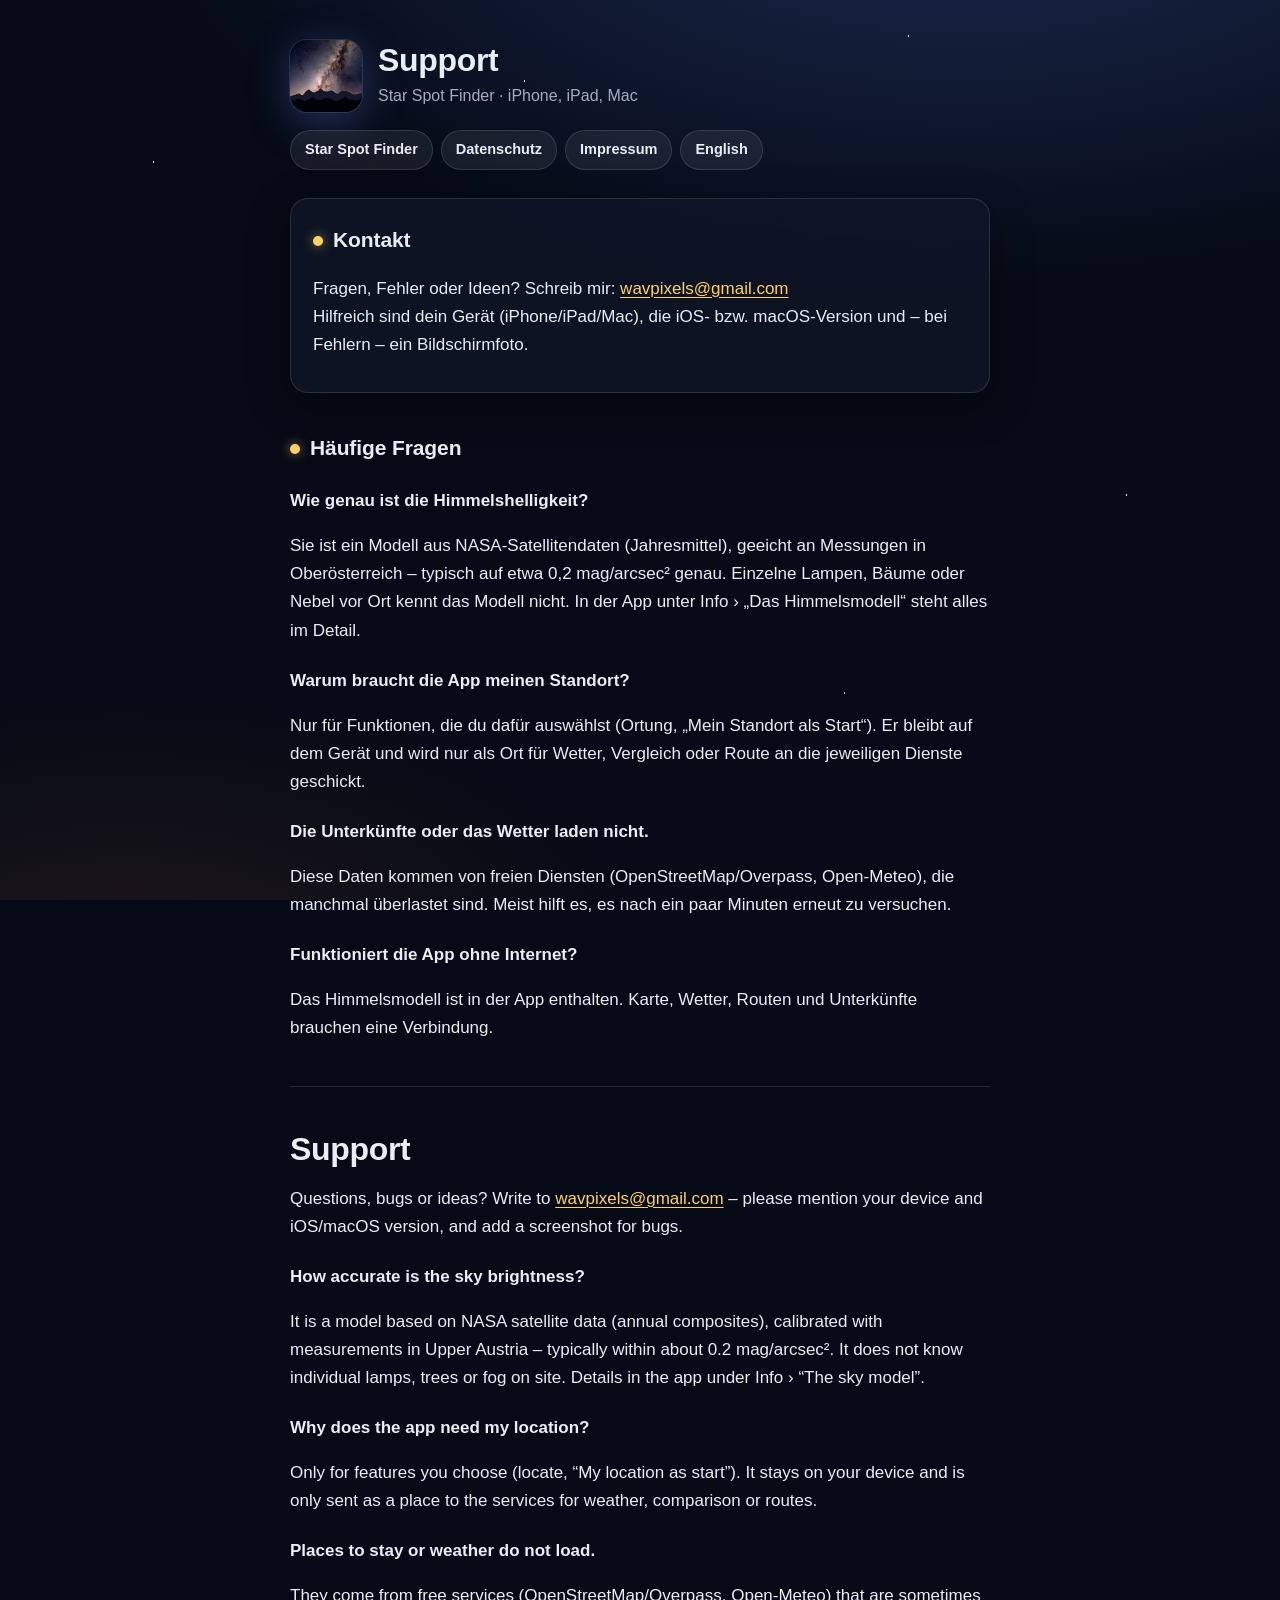
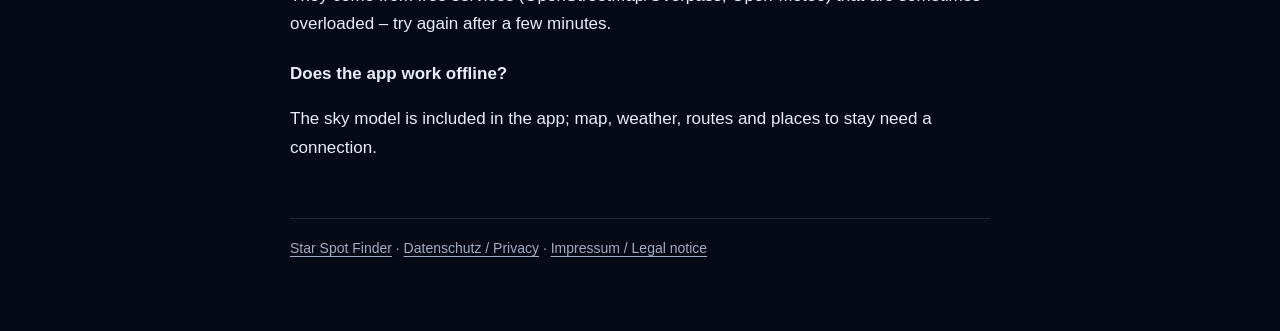
==== support.html @ 257a1185 "Webseite 2026-11-02" ====
<!doctype html>
<html lang="de">
<head>
<meta charset="utf-8"><meta name="viewport" content="width=device-width, initial-scale=1">
<title>Support – Star Spot Finder</title>
<link rel="stylesheet" href="style.css?v=20261102">
</head>
<body><main>
<header><img src="icon.png" alt=""><div><h1>Support</h1><p class="tagline">Star Spot Finder · iPhone, iPad, Mac</p></div></header>
<nav><a href="index.html">Star Spot Finder</a><a href="datenschutz.html">Datenschutz</a><a href="impressum.html">Impressum</a><a href="#en">English</a></nav>

<div class="card">
<h2>Kontakt</h2>
<p>Fragen, Fehler oder Ideen? Schreib mir: <a href="mailto:wavpixels@gmail.com">wavpixels@gmail.com</a><br>
Hilfreich sind dein Gerät (iPhone/iPad/Mac), die iOS- bzw. macOS-Version und – bei Fehlern – ein Bildschirmfoto.</p>
</div>

<h2>Häufige Fragen</h2>
<h3>Wie genau ist die Himmelshelligkeit?</h3>
<p>Sie ist ein Modell aus NASA-Satellitendaten (Jahresmittel), geeicht an Messungen in Oberösterreich – typisch auf
etwa 0,2 mag/arcsec² genau. Einzelne Lampen, Bäume oder Nebel vor Ort kennt das Modell nicht. In der App unter
Info › „Das Himmelsmodell“ steht alles im Detail.</p>
<h3>Warum braucht die App meinen Standort?</h3>
<p>Nur für Funktionen, die du dafür auswählst (Ortung, „Mein Standort als Start“). Er bleibt auf dem Gerät und wird
nur als Ort für Wetter, Vergleich oder Route an die jeweiligen Dienste geschickt.</p>
<h3>Die Unterkünfte oder das Wetter laden nicht.</h3>
<p>Diese Daten kommen von freien Diensten (OpenStreetMap/Overpass, Open-Meteo), die manchmal überlastet sind. Meist
hilft es, es nach ein paar Minuten erneut zu versuchen.</p>
<h3>Funktioniert die App ohne Internet?</h3>
<p>Das Himmelsmodell ist in der App enthalten. Karte, Wetter, Routen und Unterkünfte brauchen eine Verbindung.</p>

<hr id="en">
<h1>Support</h1>
<p>Questions, bugs or ideas? Write to <a href="mailto:wavpixels@gmail.com">wavpixels@gmail.com</a> –
please mention your device and iOS/macOS version, and add a screenshot for bugs.</p>
<h3>How accurate is the sky brightness?</h3>
<p>It is a model based on NASA satellite data (annual composites), calibrated with measurements in Upper Austria –
typically within about 0.2 mag/arcsec². It does not know individual lamps, trees or fog on site. Details in the app
under Info › “The sky model”.</p>
<h3>Why does the app need my location?</h3>
<p>Only for features you choose (locate, “My location as start”). It stays on your device and is only sent as a place
to the services for weather, comparison or routes.</p>
<h3>Places to stay or weather do not load.</h3>
<p>They come from free services (OpenStreetMap/Overpass, Open-Meteo) that are sometimes overloaded – try again after a
few minutes.</p>
<h3>Does the app work offline?</h3>
<p>The sky model is included in the app; map, weather, routes and places to stay need a connection.</p>

<footer><a href="index.html">Star Spot Finder</a> · <a href="datenschutz.html">Datenschutz / Privacy</a> · <a href="impressum.html">Impressum / Legal notice</a></footer>
</main></body>
</html>
---- style.css ----
/* Star Spot Finder – Webseite: dunkler Nachthimmel, ruhige Typografie, Glas-Pillen wie in der App */
:root { --bg: #060a16; --card: rgba(16, 22, 40, .78); --text: #e9edf6; --muted: #a3adc2; --accent: #ffd166; --line: rgba(255, 255, 255, .12); }
* { box-sizing: border-box; }
html { -webkit-text-size-adjust: 100%; }
body {
  margin: 0; color: var(--text); min-height: 100vh;
  font: 17px/1.65 -apple-system, BlinkMacSystemFont, "SF Pro Text", "Segoe UI", Roboto, Helvetica, Arial, sans-serif;
  background:
    radial-gradient(1.2px 1.2px at 12% 18%, rgba(255,255,255,.9) 50%, transparent 51%),
    radial-gradient(1px 1px at 28% 62%, rgba(255,255,255,.7) 50%, transparent 51%),
    radial-gradient(1.5px 1.5px at 41% 9%, rgba(255,255,255,.85) 50%, transparent 51%),
    radial-gradient(1px 1px at 57% 38%, rgba(255,255,255,.6) 50%, transparent 51%),
    radial-gradient(1.3px 1.3px at 66% 77%, rgba(255,255,255,.8) 50%, transparent 51%),
    radial-gradient(1px 1px at 79% 23%, rgba(255,255,255,.7) 50%, transparent 51%),
    radial-gradient(1.6px 1.6px at 88% 55%, rgba(255,255,255,.9) 50%, transparent 51%),
    radial-gradient(1px 1px at 93% 86%, rgba(255,255,255,.6) 50%, transparent 51%),
    radial-gradient(1px 1px at 7% 84%, rgba(255,255,255,.7) 50%, transparent 51%),
    radial-gradient(1.2px 1.2px at 35% 91%, rgba(255,255,255,.8) 50%, transparent 51%),
    radial-gradient(1px 1px at 49% 70%, rgba(255,255,255,.55) 50%, transparent 51%),
    radial-gradient(1.4px 1.4px at 71% 4%, rgba(255,255,255,.85) 50%, transparent 51%),
    radial-gradient(1400px 700px at 75% -15%, rgba(44, 70, 130, .55) 0%, transparent 60%),
    radial-gradient(900px 500px at 10% 110%, rgba(120, 70, 40, .22) 0%, transparent 60%),
    var(--bg);
  background-attachment: fixed;
}
main { max-width: 740px; margin: 0 auto; padding: 40px 20px 72px; }
header { display: flex; align-items: center; gap: 16px; margin-bottom: 18px; }
header img { width: 72px; height: 72px; border-radius: 17px; box-shadow: 0 0 0 1px rgba(255,255,255,.1), 0 10px 40px rgba(90, 120, 220, .35); }
header div { min-width: 0; }
h1 { font-size: 32px; line-height: 1.15; margin: 0; letter-spacing: -.01em; overflow-wrap: anywhere; hyphens: auto; }
.tagline { margin: 4px 0 0; color: var(--muted); font-size: 16px; }
h2 { font-size: 21px; margin: 38px 0 10px; letter-spacing: -.005em; }
h2::before { content: ""; display: inline-block; width: 10px; height: 10px; border-radius: 50%; background: var(--accent); margin-right: 10px; vertical-align: 1px; box-shadow: 0 0 12px rgba(255, 209, 102, .6); }
h3 { font-size: 17px; margin: 22px 0 6px; }
p, li { color: var(--text); }
.muted, small { color: var(--muted); }
a { color: var(--accent); text-decoration-thickness: 1px; text-underline-offset: 3px; }
nav { display: flex; flex-wrap: wrap; gap: 8px; margin: 10px 0 28px; }
nav a { text-decoration: none; color: var(--text); font-size: 14.5px; font-weight: 600; padding: 7px 14px; border-radius: 999px;
  background: rgba(255,255,255,.07); border: 1px solid var(--line); backdrop-filter: blur(10px); -webkit-backdrop-filter: blur(10px); }
nav a:hover { background: rgba(255,255,255,.13); }
nav a.on { background: rgba(255, 209, 102, .18); border-color: rgba(255, 209, 102, .45); color: #ffe3a3; }
.card { background: var(--card); border: 1px solid var(--line); border-radius: 18px; padding: 6px 22px 16px; margin: 20px 0;
  backdrop-filter: blur(14px); -webkit-backdrop-filter: blur(14px); box-shadow: 0 12px 40px rgba(0, 0, 0, .35); }
.card h2 { margin-top: 18px; }
.lead { font-size: 20px; line-height: 1.5; font-weight: 600; margin: 0 0 14px; }
.hero { display: grid; grid-template-columns: 1fr; gap: 24px; align-items: start; }
.hero img.shot { width: 100%; max-width: 300px; border-radius: 28px; justify-self: center;
  box-shadow: 0 0 0 1px rgba(255,255,255,.12), 0 24px 60px rgba(0, 0, 0, .55); }
.facts { display: flex; flex-wrap: wrap; gap: 8px; margin: 14px 0 0; padding: 0; list-style: none; }
.facts li { font-size: 14px; color: var(--muted); padding: 6px 12px; border-radius: 999px; border: 1px solid var(--line); background: rgba(255,255,255,.04); }
ul { padding-left: 22px; }
li { margin: 4px 0; }
hr { border: 0; border-top: 1px solid var(--line); margin: 44px 0; }
footer { margin-top: 56px; padding-top: 18px; border-top: 1px solid var(--line); font-size: 14px; color: var(--muted); line-height: 1.6; }
footer a { color: var(--muted); }
@media (min-width: 700px) { .hero { grid-template-columns: 1.3fr 1fr; } .hero img.shot { justify-self: end; } }
@media (max-width: 480px) { main { padding: 28px 16px 56px; } h1 { font-size: 25px; } header img { width: 60px; height: 60px; border-radius: 14px; } .lead { font-size: 18px; } }
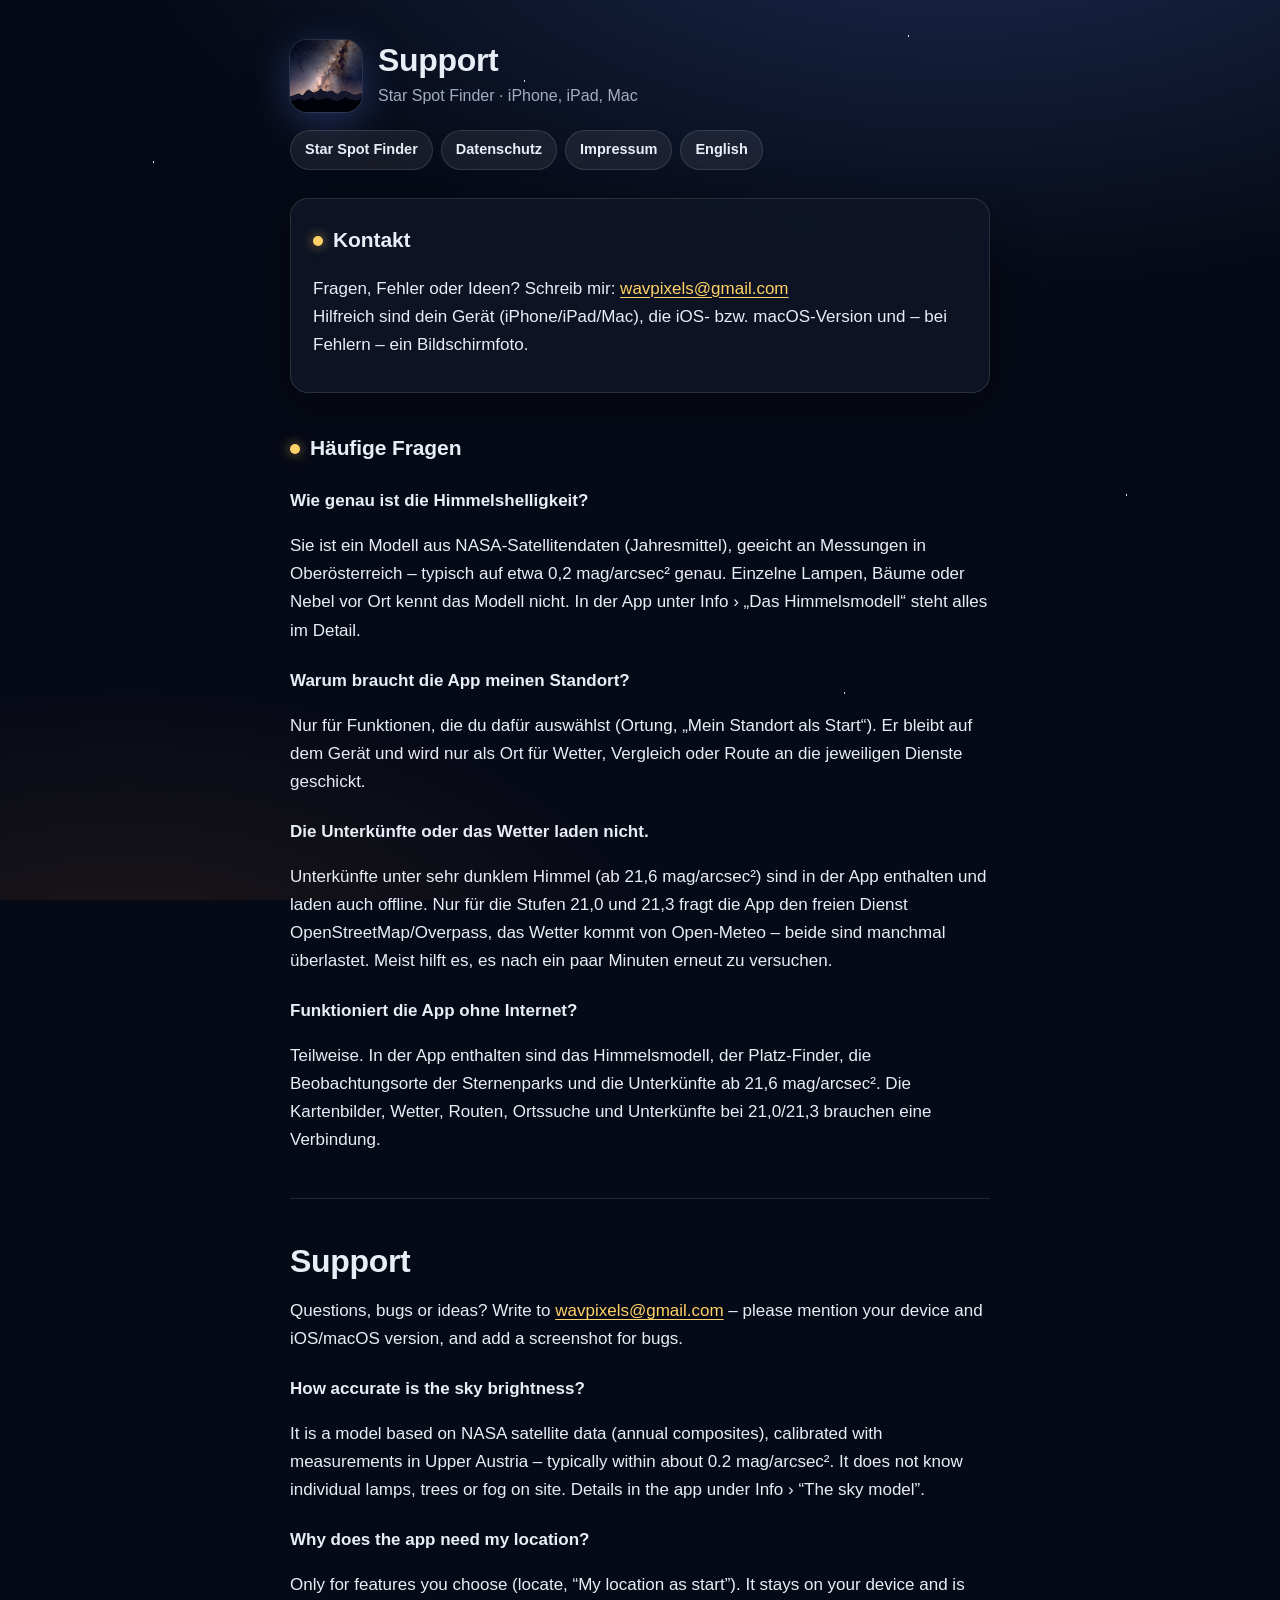
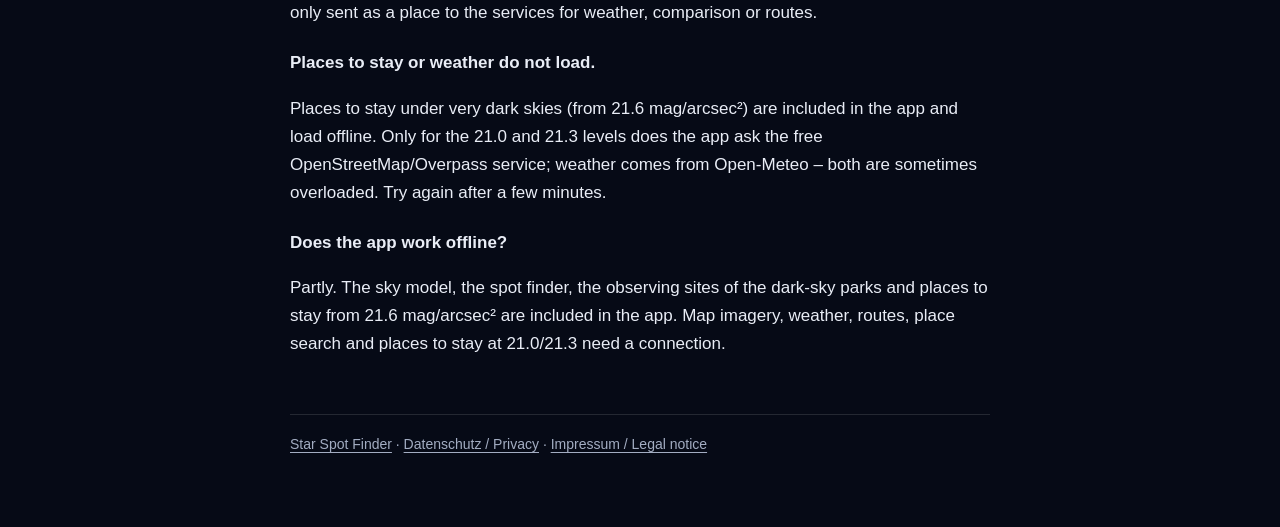
==== commit 08835734: "Webseite 2026-11-07" ====
--- a/support.html
+++ b/support.html
@@ -24,10 +24,13 @@
 <p>Nur für Funktionen, die du dafür auswählst (Ortung, „Mein Standort als Start“). Er bleibt auf dem Gerät und wird
 nur als Ort für Wetter, Vergleich oder Route an die jeweiligen Dienste geschickt.</p>
 <h3>Die Unterkünfte oder das Wetter laden nicht.</h3>
-<p>Diese Daten kommen von freien Diensten (OpenStreetMap/Overpass, Open-Meteo), die manchmal überlastet sind. Meist
-hilft es, es nach ein paar Minuten erneut zu versuchen.</p>
+<p>Unterkünfte unter sehr dunklem Himmel (ab 21,6 mag/arcsec²) sind in der App enthalten und laden auch offline. Nur
+für die Stufen 21,0 und 21,3 fragt die App den freien Dienst OpenStreetMap/Overpass, das Wetter kommt von Open-Meteo –
+beide sind manchmal überlastet. Meist hilft es, es nach ein paar Minuten erneut zu versuchen.</p>
 <h3>Funktioniert die App ohne Internet?</h3>
-<p>Das Himmelsmodell ist in der App enthalten. Karte, Wetter, Routen und Unterkünfte brauchen eine Verbindung.</p>
+<p>Teilweise. In der App enthalten sind das Himmelsmodell, der Platz-Finder, die Beobachtungsorte der Sternenparks und
+die Unterkünfte ab 21,6 mag/arcsec². Die Kartenbilder, Wetter, Routen, Ortssuche und Unterkünfte bei 21,0/21,3 brauchen
+eine Verbindung.</p>
 
 <hr id="en">
 <h1>Support</h1>
@@ -41,10 +44,13 @@
 <p>Only for features you choose (locate, “My location as start”). It stays on your device and is only sent as a place
 to the services for weather, comparison or routes.</p>
 <h3>Places to stay or weather do not load.</h3>
-<p>They come from free services (OpenStreetMap/Overpass, Open-Meteo) that are sometimes overloaded – try again after a
-few minutes.</p>
+<p>Places to stay under very dark skies (from 21.6 mag/arcsec²) are included in the app and load offline. Only for the
+21.0 and 21.3 levels does the app ask the free OpenStreetMap/Overpass service; weather comes from Open-Meteo – both are
+sometimes overloaded. Try again after a few minutes.</p>
 <h3>Does the app work offline?</h3>
-<p>The sky model is included in the app; map, weather, routes and places to stay need a connection.</p>
+<p>Partly. The sky model, the spot finder, the observing sites of the dark-sky parks and places to stay from 21.6
+mag/arcsec² are included in the app. Map imagery, weather, routes, place search and places to stay at 21.0/21.3 need a
+connection.</p>
 
 <footer><a href="index.html">Star Spot Finder</a> · <a href="datenschutz.html">Datenschutz / Privacy</a> · <a href="impressum.html">Impressum / Legal notice</a></footer>
 </main></body>
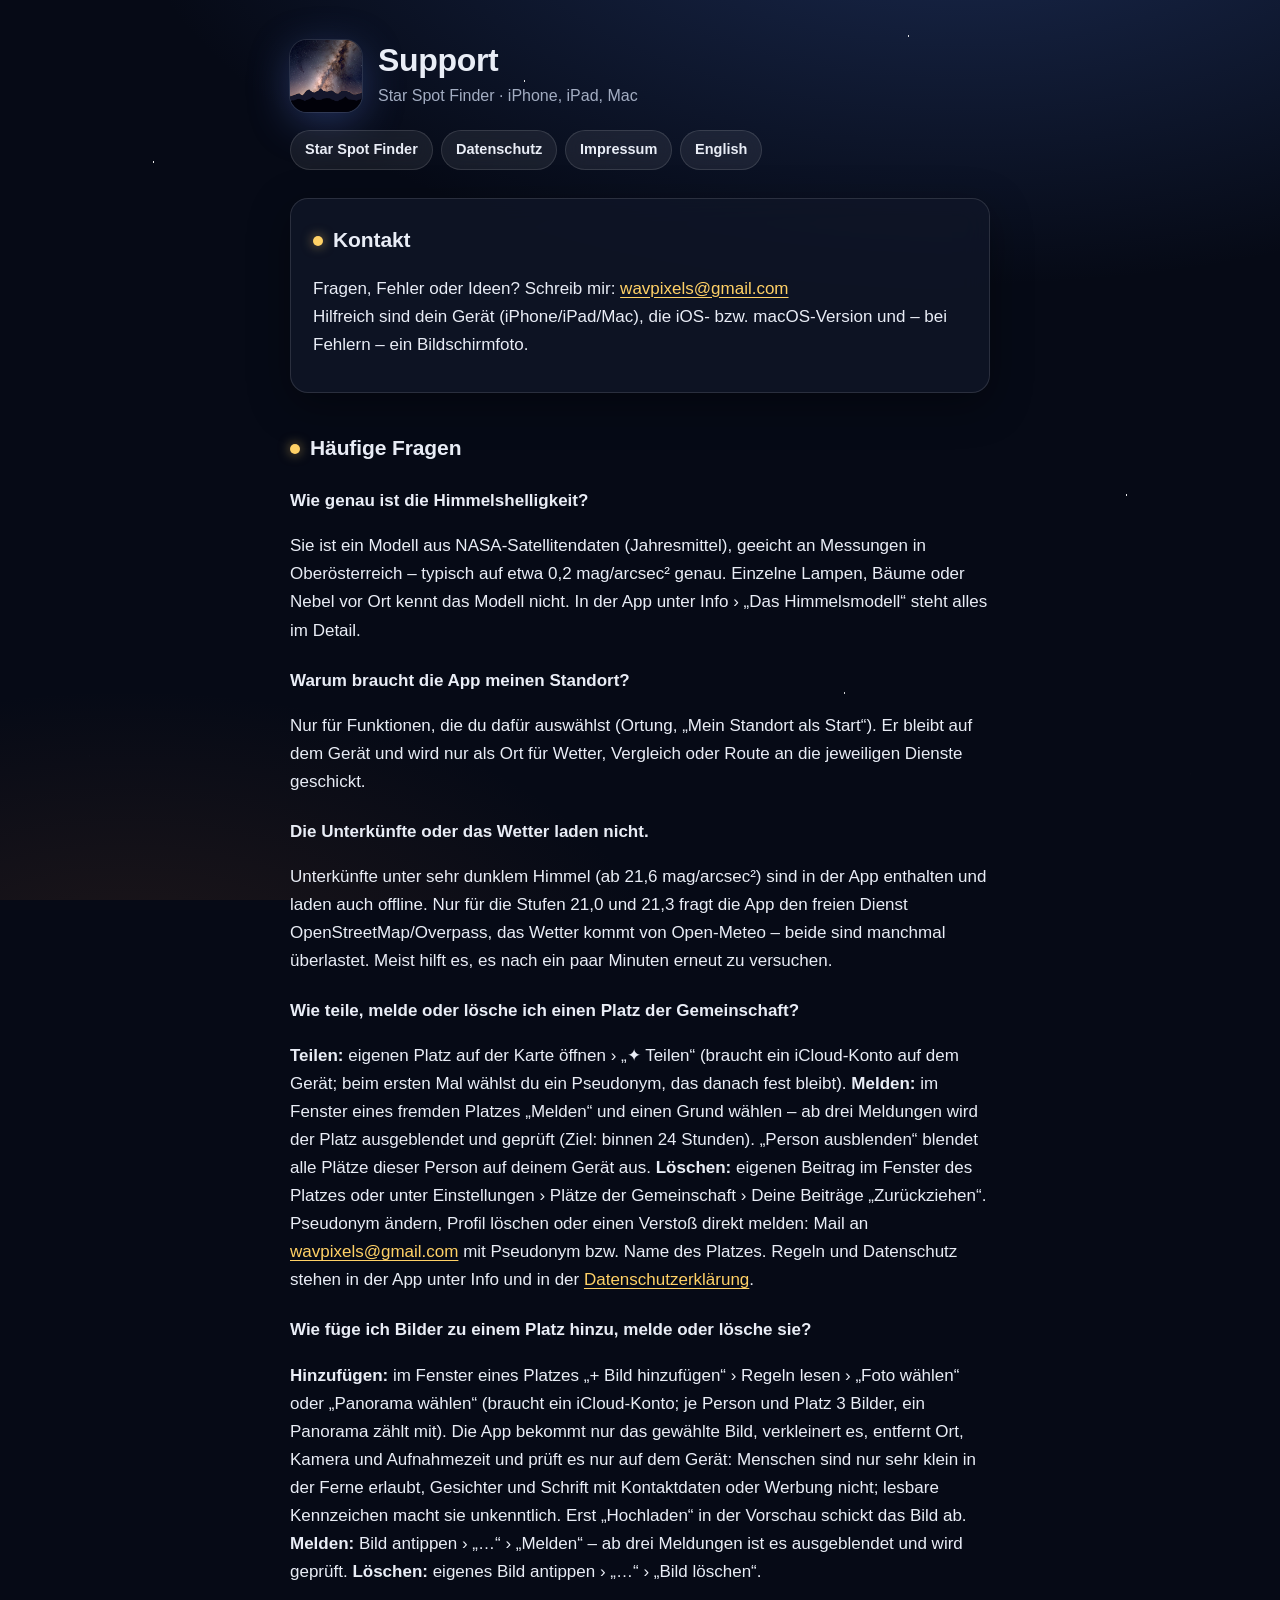
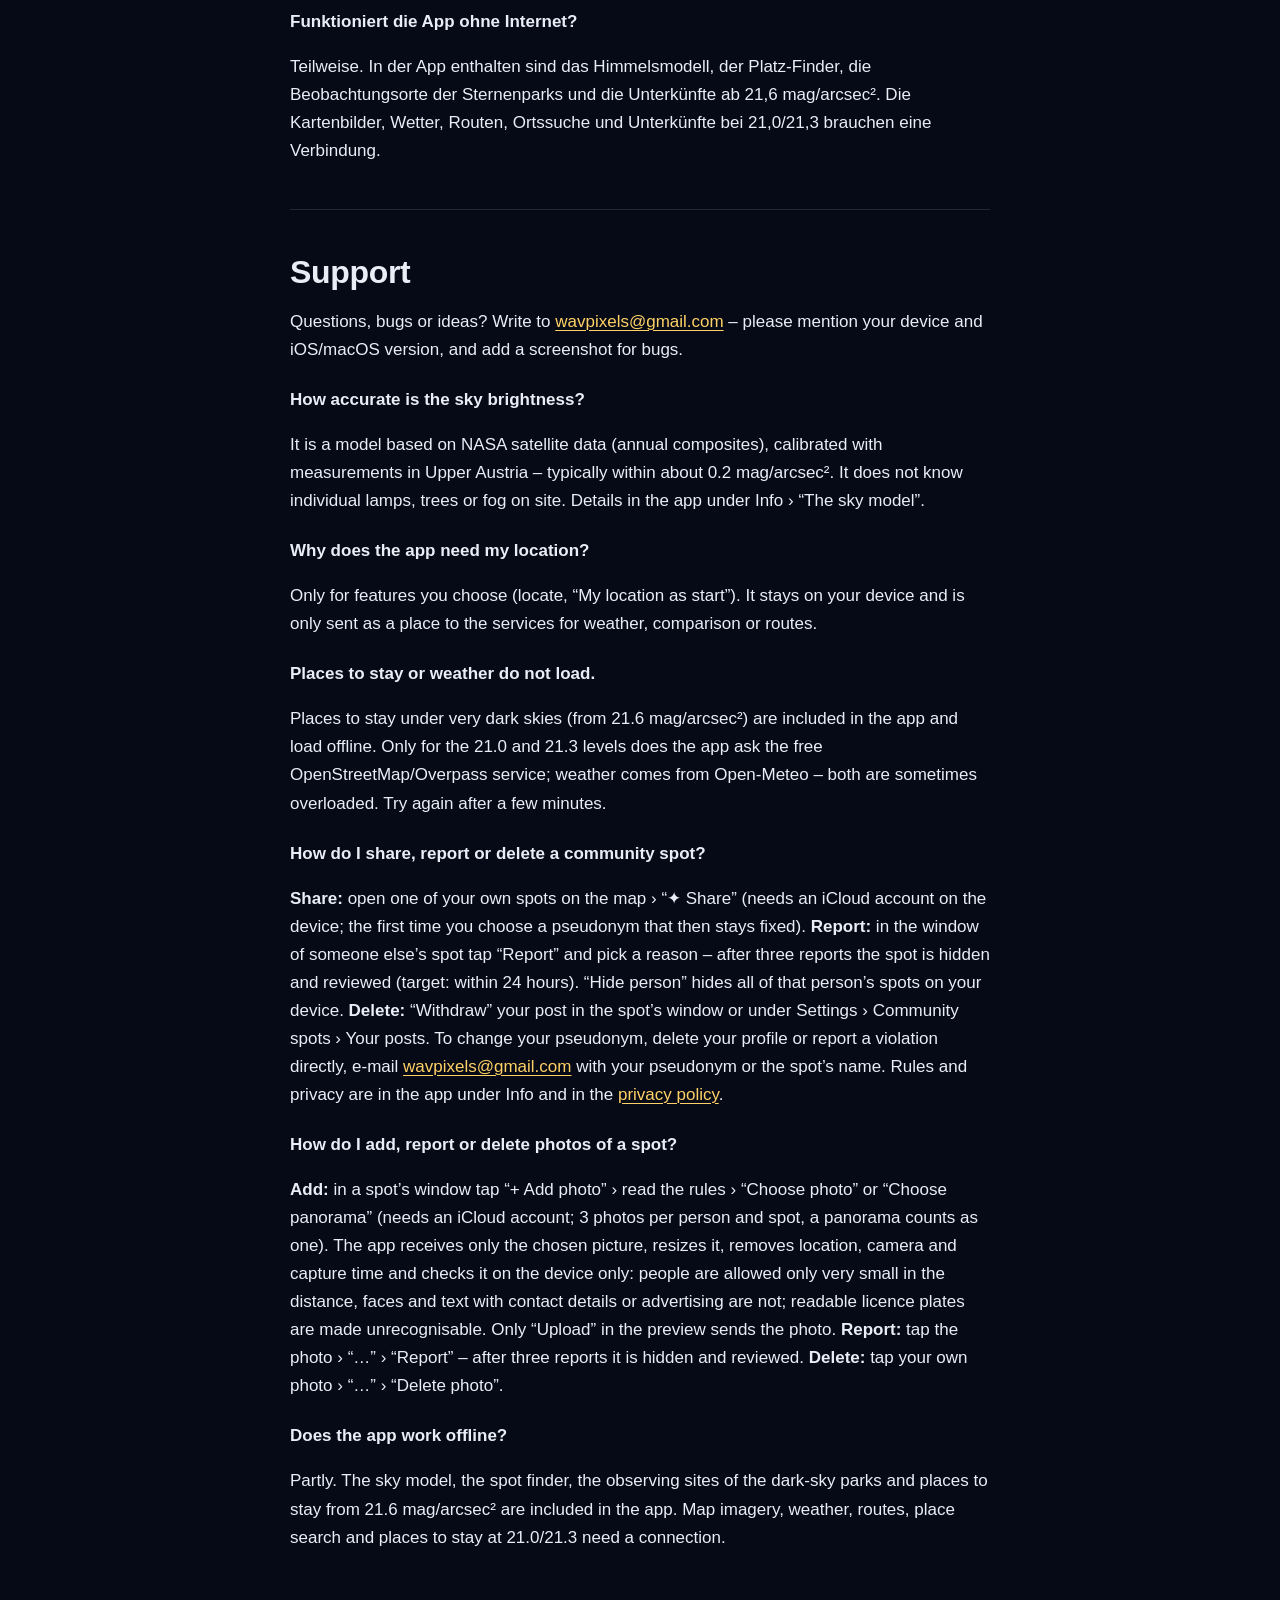
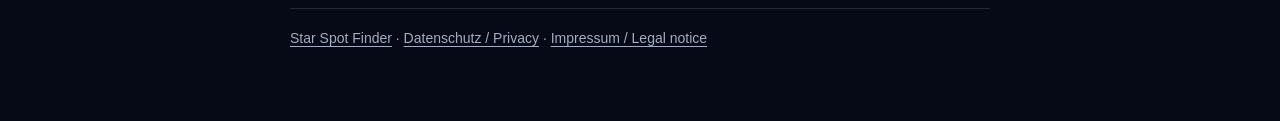
==== commit 2df74090: "Webseite 2026-11-08" ====
--- a/support.html
+++ b/support.html
@@ -27,6 +27,21 @@
 <p>Unterkünfte unter sehr dunklem Himmel (ab 21,6 mag/arcsec²) sind in der App enthalten und laden auch offline. Nur
 für die Stufen 21,0 und 21,3 fragt die App den freien Dienst OpenStreetMap/Overpass, das Wetter kommt von Open-Meteo –
 beide sind manchmal überlastet. Meist hilft es, es nach ein paar Minuten erneut zu versuchen.</p>
+<h3>Wie teile, melde oder lösche ich einen Platz der Gemeinschaft?</h3>
+<p><b>Teilen:</b> eigenen Platz auf der Karte öffnen › „✦ Teilen“ (braucht ein iCloud-Konto auf dem Gerät; beim ersten
+Mal wählst du ein Pseudonym, das danach fest bleibt). <b>Melden:</b> im Fenster eines fremden Platzes „Melden“ und einen
+Grund wählen – ab drei Meldungen wird der Platz ausgeblendet und geprüft (Ziel: binnen 24 Stunden). „Person ausblenden“
+blendet alle Plätze dieser Person auf deinem Gerät aus. <b>Löschen:</b> eigenen Beitrag im Fenster des Platzes oder unter
+Einstellungen › Plätze der Gemeinschaft › Deine Beiträge „Zurückziehen“. Pseudonym ändern, Profil löschen oder einen
+Verstoß direkt melden: Mail an <a href="mailto:wavpixels@gmail.com">wavpixels@gmail.com</a> mit Pseudonym bzw. Name des
+Platzes. Regeln und Datenschutz stehen in der App unter Info und in der <a href="datenschutz.html#gemeinschaft">Datenschutzerklärung</a>.</p>
+<h3>Wie füge ich Bilder zu einem Platz hinzu, melde oder lösche sie?</h3>
+<p><b>Hinzufügen:</b> im Fenster eines Platzes „+ Bild hinzufügen“ › Regeln lesen › „Foto wählen“ oder „Panorama wählen“
+(braucht ein iCloud-Konto; je Person und Platz 3 Bilder, ein Panorama zählt mit). Die App bekommt nur das gewählte Bild,
+verkleinert es, entfernt Ort, Kamera und Aufnahmezeit und prüft es nur auf dem Gerät: Menschen sind nur sehr klein in
+der Ferne erlaubt, Gesichter und Schrift mit Kontaktdaten oder Werbung nicht; lesbare Kennzeichen macht sie unkenntlich.
+Erst „Hochladen“ in der Vorschau schickt das Bild ab. <b>Melden:</b> Bild antippen › „…“ › „Melden“ – ab drei Meldungen
+ist es ausgeblendet und wird geprüft. <b>Löschen:</b> eigenes Bild antippen › „…“ › „Bild löschen“.</p>
 <h3>Funktioniert die App ohne Internet?</h3>
 <p>Teilweise. In der App enthalten sind das Himmelsmodell, der Platz-Finder, die Beobachtungsorte der Sternenparks und
 die Unterkünfte ab 21,6 mag/arcsec². Die Kartenbilder, Wetter, Routen, Ortssuche und Unterkünfte bei 21,0/21,3 brauchen
@@ -47,6 +62,21 @@
 <p>Places to stay under very dark skies (from 21.6 mag/arcsec²) are included in the app and load offline. Only for the
 21.0 and 21.3 levels does the app ask the free OpenStreetMap/Overpass service; weather comes from Open-Meteo – both are
 sometimes overloaded. Try again after a few minutes.</p>
+<h3>How do I share, report or delete a community spot?</h3>
+<p><b>Share:</b> open one of your own spots on the map › “✦ Share” (needs an iCloud account on the device; the first time
+you choose a pseudonym that then stays fixed). <b>Report:</b> in the window of someone else’s spot tap “Report” and pick a
+reason – after three reports the spot is hidden and reviewed (target: within 24 hours). “Hide person” hides all of that
+person’s spots on your device. <b>Delete:</b> “Withdraw” your post in the spot’s window or under Settings › Community spots
+› Your posts. To change your pseudonym, delete your profile or report a violation directly, e-mail
+<a href="mailto:wavpixels@gmail.com">wavpixels@gmail.com</a> with your pseudonym or the spot’s name. Rules and privacy are
+in the app under Info and in the <a href="datenschutz.html#community">privacy policy</a>.</p>
+<h3>How do I add, report or delete photos of a spot?</h3>
+<p><b>Add:</b> in a spot’s window tap “+ Add photo” › read the rules › “Choose photo” or “Choose panorama” (needs an
+iCloud account; 3 photos per person and spot, a panorama counts as one). The app receives only the chosen picture,
+resizes it, removes location, camera and capture time and checks it on the device only: people are allowed only very
+small in the distance, faces and text with contact details or advertising are not; readable licence plates are made
+unrecognisable. Only “Upload” in the preview sends the photo. <b>Report:</b> tap the photo › “…” › “Report” – after three
+reports it is hidden and reviewed. <b>Delete:</b> tap your own photo › “…” › “Delete photo”.</p>
 <h3>Does the app work offline?</h3>
 <p>Partly. The sky model, the spot finder, the observing sites of the dark-sky parks and places to stay from 21.6
 mag/arcsec² are included in the app. Map imagery, weather, routes, place search and places to stay at 21.0/21.3 need a
--- a/style.css
+++ b/style.css
@@ -56,3 +56,18 @@
 footer a { color: var(--muted); }
 @media (min-width: 700px) { .hero { grid-template-columns: 1.3fr 1fr; } .hero img.shot { justify-self: end; } }
 @media (max-width: 480px) { main { padding: 28px 16px 56px; } h1 { font-size: 25px; } header img { width: 60px; height: 60px; border-radius: 14px; } .lead { font-size: 18px; } }
+/* Über mich (Session 9): Foto-Platzhalter, Name, Instagram, Astrofotos, Kaffee-Knopf */
+.about-card { text-align: center; padding-top: 22px; }
+.about-photo { width: 120px; height: 120px; border-radius: 50%; margin: 0 auto 12px; object-fit: cover; }
+.about-photo.placeholder { display: grid; place-items: center; background: rgba(255,255,255,.05); border: 1px dashed rgba(255,255,255,.22); color: var(--muted); font-size: 13px; }
+.about-role { margin: 0; color: var(--muted); font-size: 15px; }
+.about-name { margin: 2px 0 10px; font-size: 28px; font-weight: 800; color: var(--accent); }
+.about-links { margin: 0 0 6px; }
+a.pill { display: inline-block; text-decoration: none; color: var(--text); font-size: 14.5px; font-weight: 600; padding: 7px 14px; border-radius: 999px; background: rgba(255,255,255,.07); border: 1px solid var(--line); }
+a.pill:hover { background: rgba(255,255,255,.13); }
+.astro-grid { display: grid; grid-template-columns: repeat(3, 1fr); gap: 10px; }
+.astro-grid figure { margin: 0; min-width: 0; }
+.astro-grid img { display: block; width: 100%; height: auto; aspect-ratio: 1; object-fit: cover; border-radius: 12px; box-shadow: 0 0 0 1px rgba(255,255,255,.08); }
+.astro-grid figcaption { margin-top: 6px; font-size: 13px; line-height: 1.35; color: var(--muted); text-align: center; }
+a.coffee { display: inline-block; text-decoration: none; color: #1b1400; background: var(--accent); font-weight: 700; padding: 10px 18px; border-radius: 999px; }
+@media (max-width: 480px) { .astro-grid { gap: 6px; } .astro-grid figcaption { font-size: 12px; } }
